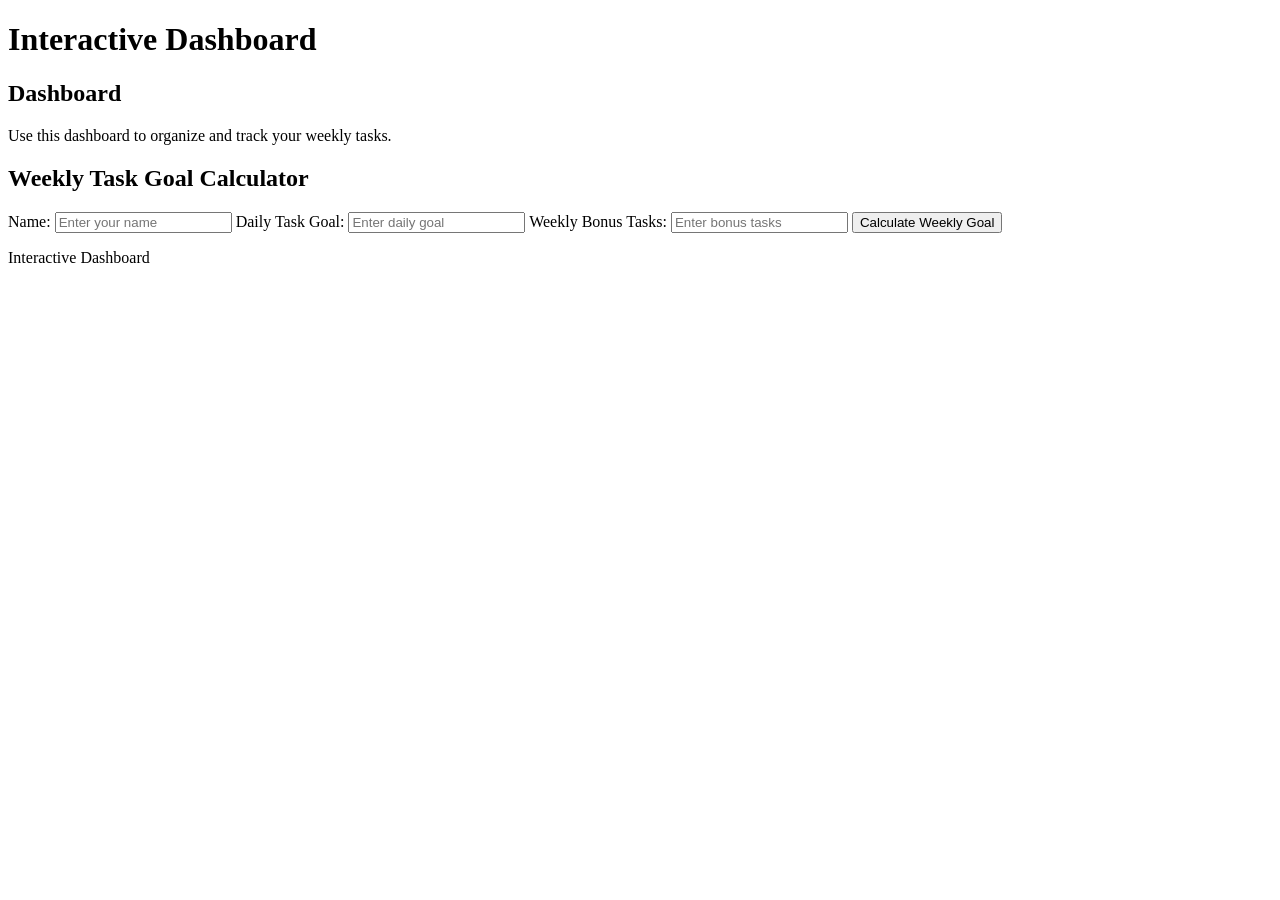
==== index.html @ bbf807fa "Add initial HTML structure for interactive dashboard" ====
<!DOCTYPE html>
<html lang="en">
<head>
  <meta charset="UTF-8">
  <meta name="viewport" content="width=device-width, initial-scale=1.0">
  <title>Interactive Dashboard</title>
  <link rel="stylesheet" href="css/style.css">
</head>

<body>
  <header>
    <h1>Interactive Dashboard</h1>
  </header>

  <main>
    <div class="row">
      <div class="col">
        <h2>Dashboard</h2>
        <p>Use this dashboard to organize and track your weekly tasks.</p>
      </div>

      <div class="col" id="weekly-tasks">
        <h2>Weekly Task Goal Calculator</h2>

        <form id="goal-form">
          <label for="user-name">Name:</label>
          <input
            type="text"
            id="user-name"
            name="user-name"
            placeholder="Enter your name"
            required
          >

          <label for="daily-goal">Daily Task Goal:</label>
          <input
            type="number"
            id="daily-goal"
            name="daily-goal"
            placeholder="Enter daily goal"
            min="0"
            required
          >

          <label for="bonus-tasks">Weekly Bonus Tasks:</label>
          <input
            type="number"
            id="bonus-tasks"
            name="bonus-tasks"
            placeholder="Enter bonus tasks"
            min="0"
            required
          >

          <button id="goal-btn" type="submit">Calculate Weekly Goal</button>
        </form>

        <p id="goal-message"></p>

        <script src="js/task-manager.js"></script>
      </div>
    </div>
  </main>

  <footer>
    <p>Interactive Dashboard</p>
  </footer>
</body>
</html>
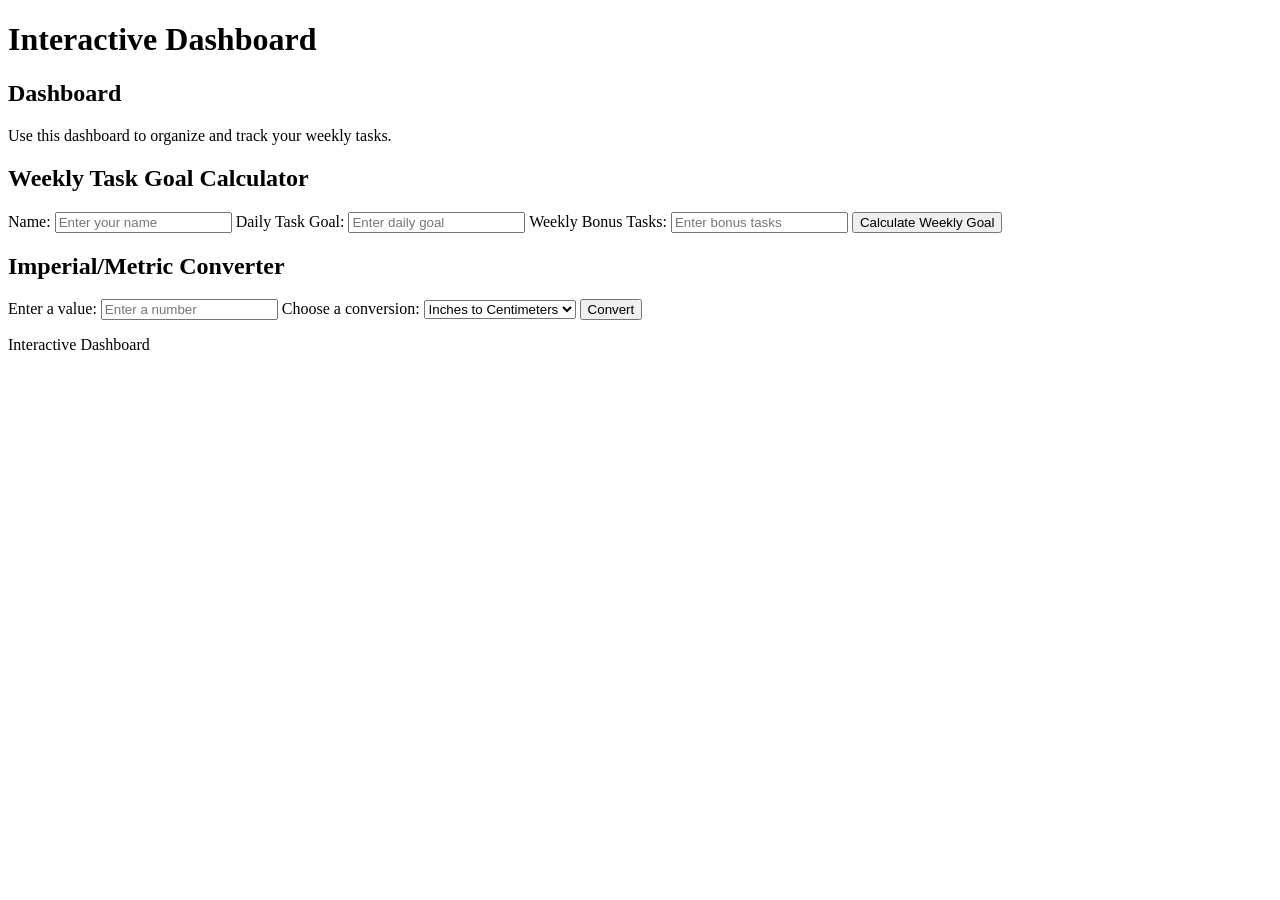
==== commit bf8d5c2b: "Changed index and added metric" ====
--- a/index.html
+++ b/index.html
@@ -57,7 +57,57 @@
 
         <p id="goal-message"></p>
 
-        <script src="js/task-manager.js"></script>
+        <script src="js/task-manager.js" defer></script>
+      </div>
+
+      <div class="col" id="metric-converter">
+        <h2>Imperial/Metric Converter</h2>
+
+        <form id="converter-form">
+          <label for="input-value">Enter a value:</label>
+          <input
+            type="number"
+            id="input-value"
+            name="input-value"
+            placeholder="Enter a number"
+            step="any"
+            required
+          >
+
+          <label for="conversion-type">Choose a conversion:</label>
+          <select id="conversion-type" name="conversion-type">
+            <option value="inchesToCentimeters">
+              Inches to Centimeters
+            </option>
+            <option value="centimetersToInches">
+              Centimeters to Inches
+            </option>
+            <option value="feetToMeters">
+              Feet to Meters
+            </option>
+            <option value="metersToFeet">
+              Meters to Feet
+            </option>
+            <option value="yardsToMeters">
+              Yards to Meters
+            </option>
+            <option value="metersToYards">
+              Meters to Yards
+            </option>
+            <option value="milesToKilometers">
+              Miles to Kilometers
+            </option>
+            <option value="kilometersToMiles">
+              Kilometers to Miles
+            </option>
+          </select>
+
+          <button id="convert-button" type="submit">Convert</button>
+        </form>
+
+        <p id="conversion-result"></p>
+
+        <script src="js/metric-converter.js" defer></script>
       </div>
     </div>
   </main>
@@ -66,4 +116,4 @@
     <p>Interactive Dashboard</p>
   </footer>
 </body>
-</html>
+</html>
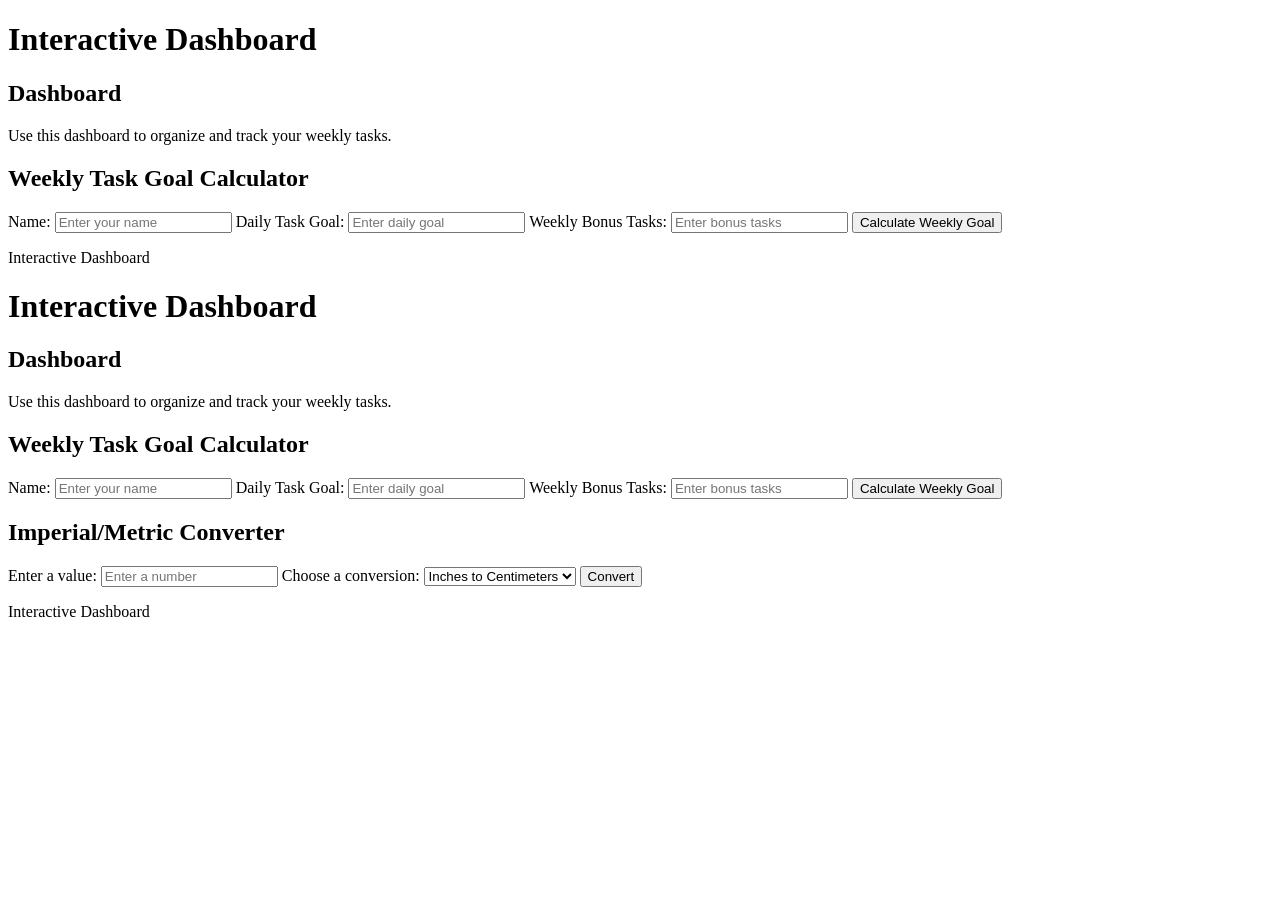
==== commit 526c9ddf: "Merge branch 'main' of https://github.com/cjbattle3408/interactive-dashboard" ====
--- a/index.html
+++ b/index.html
@@ -1,3 +1,73 @@
+<!DOCTYPE html>
+<html lang="en">
+<head>
+  <meta charset="UTF-8">
+  <meta name="viewport" content="width=device-width, initial-scale=1.0">
+  <title>Interactive Dashboard</title>
+  <link rel="stylesheet" href="css/style.css">
+</head>
+
+<body>
+  <header>
+    <h1>Interactive Dashboard</h1>
+  </header>
+
+  <main>
+    <div class="row">
+      <div class="col">
+        <h2>Dashboard</h2>
+        <p>Use this dashboard to organize and track your weekly tasks.</p>
+      </div>
+
+      <div class="col" id="weekly-tasks">
+        <h2>Weekly Task Goal Calculator</h2>
+
+        <form id="goal-form">
+          <label for="user-name">Name:</label>
+          <input
+            type="text"
+            id="user-name"
+            name="user-name"
+            placeholder="Enter your name"
+            required
+          >
+
+          <label for="daily-goal">Daily Task Goal:</label>
+          <input
+            type="number"
+            id="daily-goal"
+            name="daily-goal"
+            placeholder="Enter daily goal"
+            min="0"
+            required
+          >
+
+          <label for="bonus-tasks">Weekly Bonus Tasks:</label>
+          <input
+            type="number"
+            id="bonus-tasks"
+            name="bonus-tasks"
+            placeholder="Enter bonus tasks"
+            min="0"
+            required
+          >
+
+          <button id="goal-btn" type="submit">Calculate Weekly Goal</button>
+        </form>
+
+        <p id="goal-message"></p>
+
+        <script src="js/task-manager.js"></script>
+      </div>
+    </div>
+  </main>
+
+  <footer>
+    <p>Interactive Dashboard</p>
+  </footer>
+</body>
+</html>
+
 <!DOCTYPE html>
 <html lang="en">
 <head>
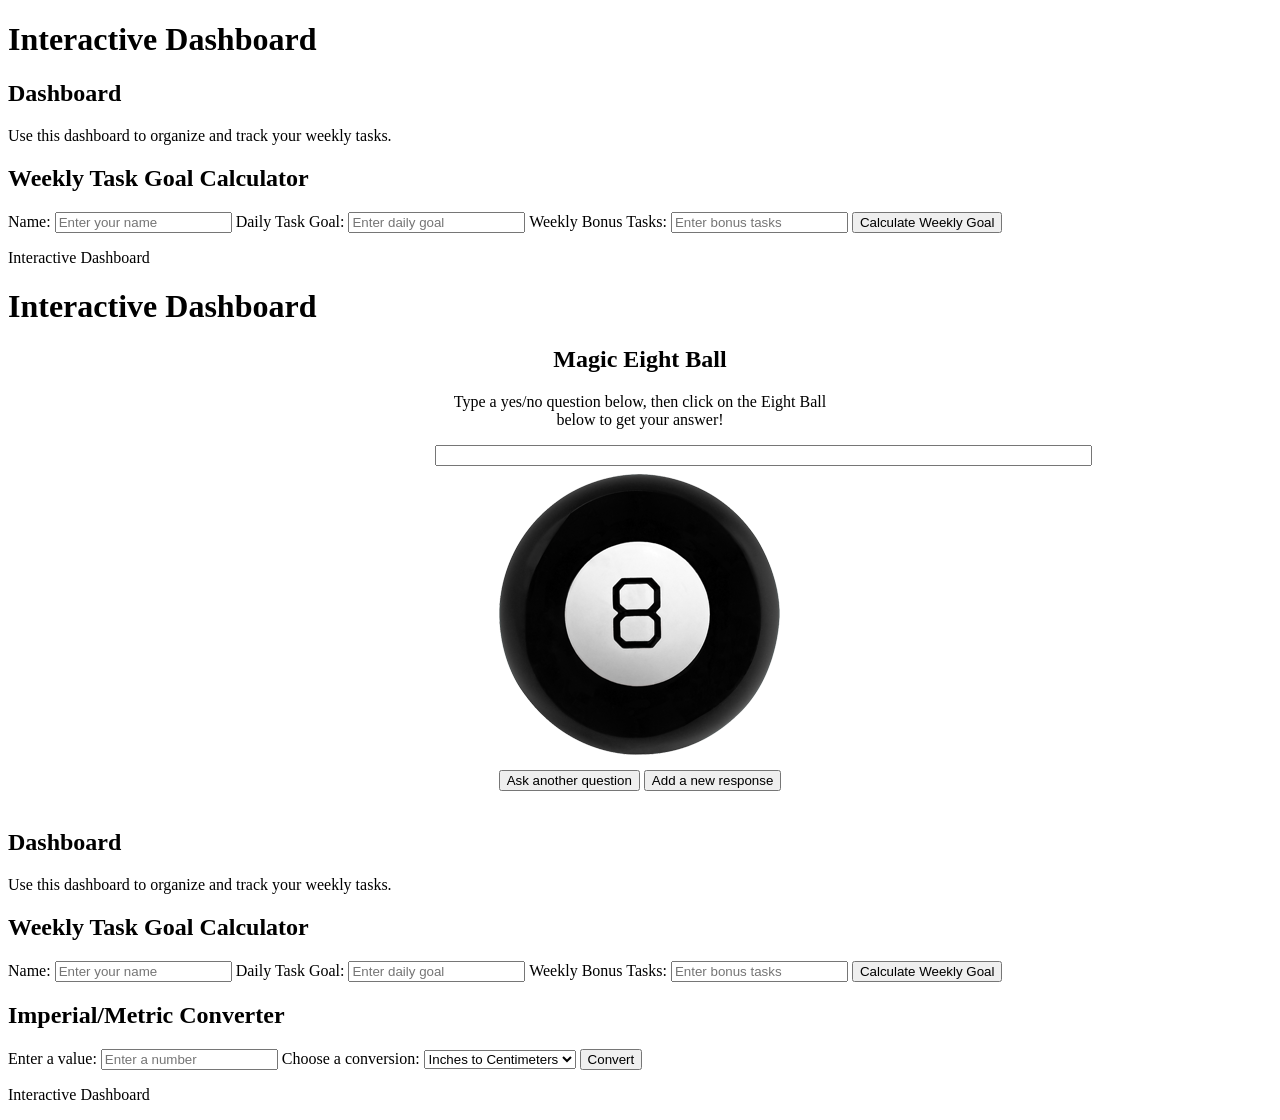
==== commit 28210a63: "### Magic Eight Ball A classic Magic Eight Ball game that answers yes/no questions. Type a question," ====
--- a/index.html
+++ b/index.html
@@ -84,6 +84,22 @@
 
   <main>
     <div class="row">
+     <div class="col" id="magic-eight-ball">
+    <script src="js/magic-eight-ball.js" defer></script>
+    <link rel="stylesheet" href="css/magic-eight-ball.css">
+    <h2 class="heading">Magic Eight Ball</h2>
+    <form>
+      <p>Type a yes/no question below, then click on the Eight Ball below to get your answer!</p>
+      <input id="question" name="question" size="80">
+      <div id="magicEightBall">
+       <div id="circle"></div>
+       <img id="ball" src="img/magic-eight-ball.png"/>
+      </div>
+      <button id="reset" name="reset" type="reset">Ask another question</button>
+      <button id="addAnswer" name="addAnswer" type="button" onclick="addAnswer()">Add a new response</button>
+    </form>
+    <br>
+</div> 
       <div class="col">
         <h2>Dashboard</h2>
         <p>Use this dashboard to organize and track your weekly tasks.</p>
--- a/css/magic-eight-ball.css
+++ b/css/magic-eight-ball.css
@@ -0,0 +1,43 @@
+
+#magic-eight-ball {
+  max-width: 410px;
+  text-align: center;
+  margin: auto;
+}
+
+#circle {
+  font-size: 12pt;
+  background-color: white;
+  color: black;
+  position: absolute;
+  margin-left: 70px;
+  margin-top: 70px;
+  height: 150px;
+  width: 150px;
+  border-radius: 50%;
+  text-wrap: wrap;
+  display: none;
+}
+
+
+img:active {
+  animation: shake 1s;
+  animation-iteration-count: infinite;
+}
+
+img:visited {
+  animation: none;
+}
+@keyframes shake {
+  0% { transform: translate(1px, 1px) rotate(0deg);  }
+  10% { transform: translate(-1px, -2px) rotate(-1deg); }
+  20% { transform: translate(-3px, 0px) rotate(1deg); }
+  30% { transform: translate(3px, 2px) rotate(0deg); }
+  40% { transform: translate(1px, -1px) rotate(1deg); }
+  50% { transform: translate(-1px, 2px) rotate(-1deg); }
+  60% { transform: translate(-3px, 1px) rotate(0deg); }
+  70% { transform: translate(3px, 1px) rotate(-1deg); }
+  80% { transform: translate(-1px, -1px) rotate(1deg); }
+  90% { transform: translate(1px, 2px) rotate(0deg); }
+  100% { transform: translate(1px, -2px) rotate(-1deg); }
+}
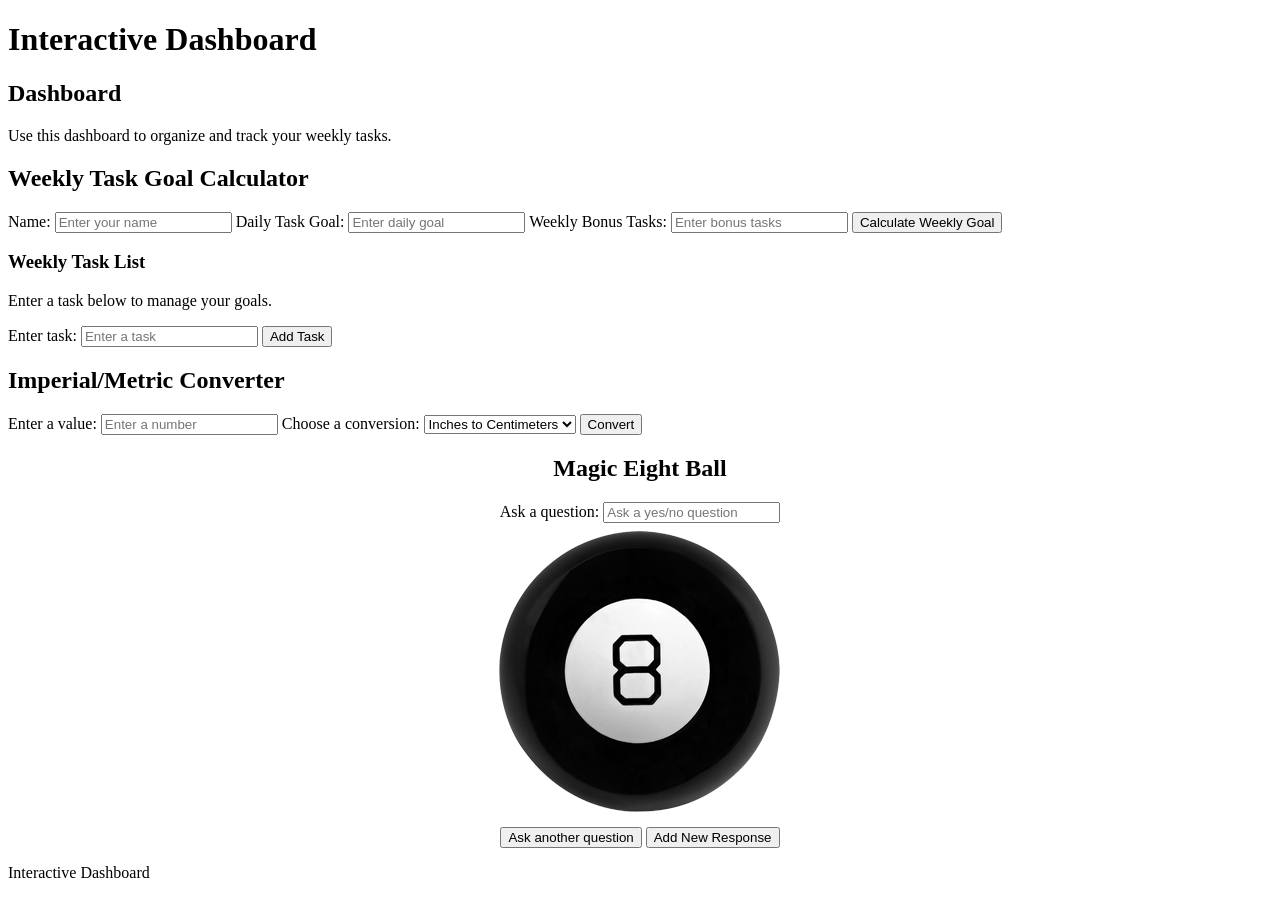
==== commit 712ca713: "new merge" ====
--- a/index.html
+++ b/index.html
@@ -5,6 +5,7 @@
   <meta name="viewport" content="width=device-width, initial-scale=1.0">
   <title>Interactive Dashboard</title>
   <link rel="stylesheet" href="css/style.css">
+  <link rel="stylesheet" href="css/magic-eight-ball.css">
 </head>
 
 <body>
@@ -57,93 +58,22 @@
 
         <p id="goal-message"></p>
 
-        <script src="js/task-manager.js"></script>
-      </div>
-    </div>
-  </main>
+        <div id="task-list">
+          <h3>Weekly Task List</h3>
+          <p>Enter a task below to manage your goals.</p>
 
-  <footer>
-    <p>Interactive Dashboard</p>
-  </footer>
-</body>
-</html>
+          <form>
+            <label for="task-name">Enter task:</label>
+            <input
+              type="text"
+              id="task-name"
+              name="task-name"
+              placeholder="Enter a task"
+            >
 
-<!DOCTYPE html>
-<html lang="en">
-<head>
-  <meta charset="UTF-8">
-  <meta name="viewport" content="width=device-width, initial-scale=1.0">
-  <title>Interactive Dashboard</title>
-  <link rel="stylesheet" href="css/style.css">
-</head>
-
-<body>
-  <header>
-    <h1>Interactive Dashboard</h1>
-  </header>
-
-  <main>
-    <div class="row">
-     <div class="col" id="magic-eight-ball">
-    <script src="js/magic-eight-ball.js" defer></script>
-    <link rel="stylesheet" href="css/magic-eight-ball.css">
-    <h2 class="heading">Magic Eight Ball</h2>
-    <form>
-      <p>Type a yes/no question below, then click on the Eight Ball below to get your answer!</p>
-      <input id="question" name="question" size="80">
-      <div id="magicEightBall">
-       <div id="circle"></div>
-       <img id="ball" src="img/magic-eight-ball.png"/>
-      </div>
-      <button id="reset" name="reset" type="reset">Ask another question</button>
-      <button id="addAnswer" name="addAnswer" type="button" onclick="addAnswer()">Add a new response</button>
-    </form>
-    <br>
-</div> 
-      <div class="col">
-        <h2>Dashboard</h2>
-        <p>Use this dashboard to organize and track your weekly tasks.</p>
-      </div>
-
-      <div class="col" id="weekly-tasks">
-        <h2>Weekly Task Goal Calculator</h2>
-
-        <form id="goal-form">
-          <label for="user-name">Name:</label>
-          <input
-            type="text"
-            id="user-name"
-            name="user-name"
-            placeholder="Enter your name"
-            required
-          >
-
-          <label for="daily-goal">Daily Task Goal:</label>
-          <input
-            type="number"
-            id="daily-goal"
-            name="daily-goal"
-            placeholder="Enter daily goal"
-            min="0"
-            required
-          >
-
-          <label for="bonus-tasks">Weekly Bonus Tasks:</label>
-          <input
-            type="number"
-            id="bonus-tasks"
-            name="bonus-tasks"
-            placeholder="Enter bonus tasks"
-            min="0"
-            required
-          >
-
-          <button id="goal-btn" type="submit">Calculate Weekly Goal</button>
-        </form>
-
-        <p id="goal-message"></p>
-
-        <script src="js/task-manager.js" defer></script>
+            <button type="button" id="add-task">Add Task</button>
+          </form>
+        </div>
       </div>
 
       <div class="col" id="metric-converter">
@@ -192,8 +122,31 @@
         </form>
 
         <p id="conversion-result"></p>
+      </div>
 
-        <script src="js/metric-converter.js" defer></script>
+      <div class="col" id="magic-eight-ball">
+        <h2>Magic Eight Ball</h2>
+
+        <form id="eight-ball-form">
+          <label for="question">Ask a question:</label>
+          <input
+            type="text"
+            id="question"
+            name="question"
+            placeholder="Ask a yes/no question"
+          >
+
+          <img
+            id="ball"
+            src="img/magic-eight-ball.png"
+            alt="Magic Eight Ball"
+          >
+
+          <div id="circle"></div>
+
+          <button type="button" id="reset">Ask another question</button>
+          <button type="button" id="addResponse">Add New Response</button>
+        </form>
       </div>
     </div>
   </main>
@@ -201,5 +154,9 @@
   <footer>
     <p>Interactive Dashboard</p>
   </footer>
+
+  <script src="js/task-manager.js" defer></script>
+  <script src="js/metric-converter.js" defer></script>
+  <script src="js/magic-eight-ball.js" defer></script>
 </body>
 </html>
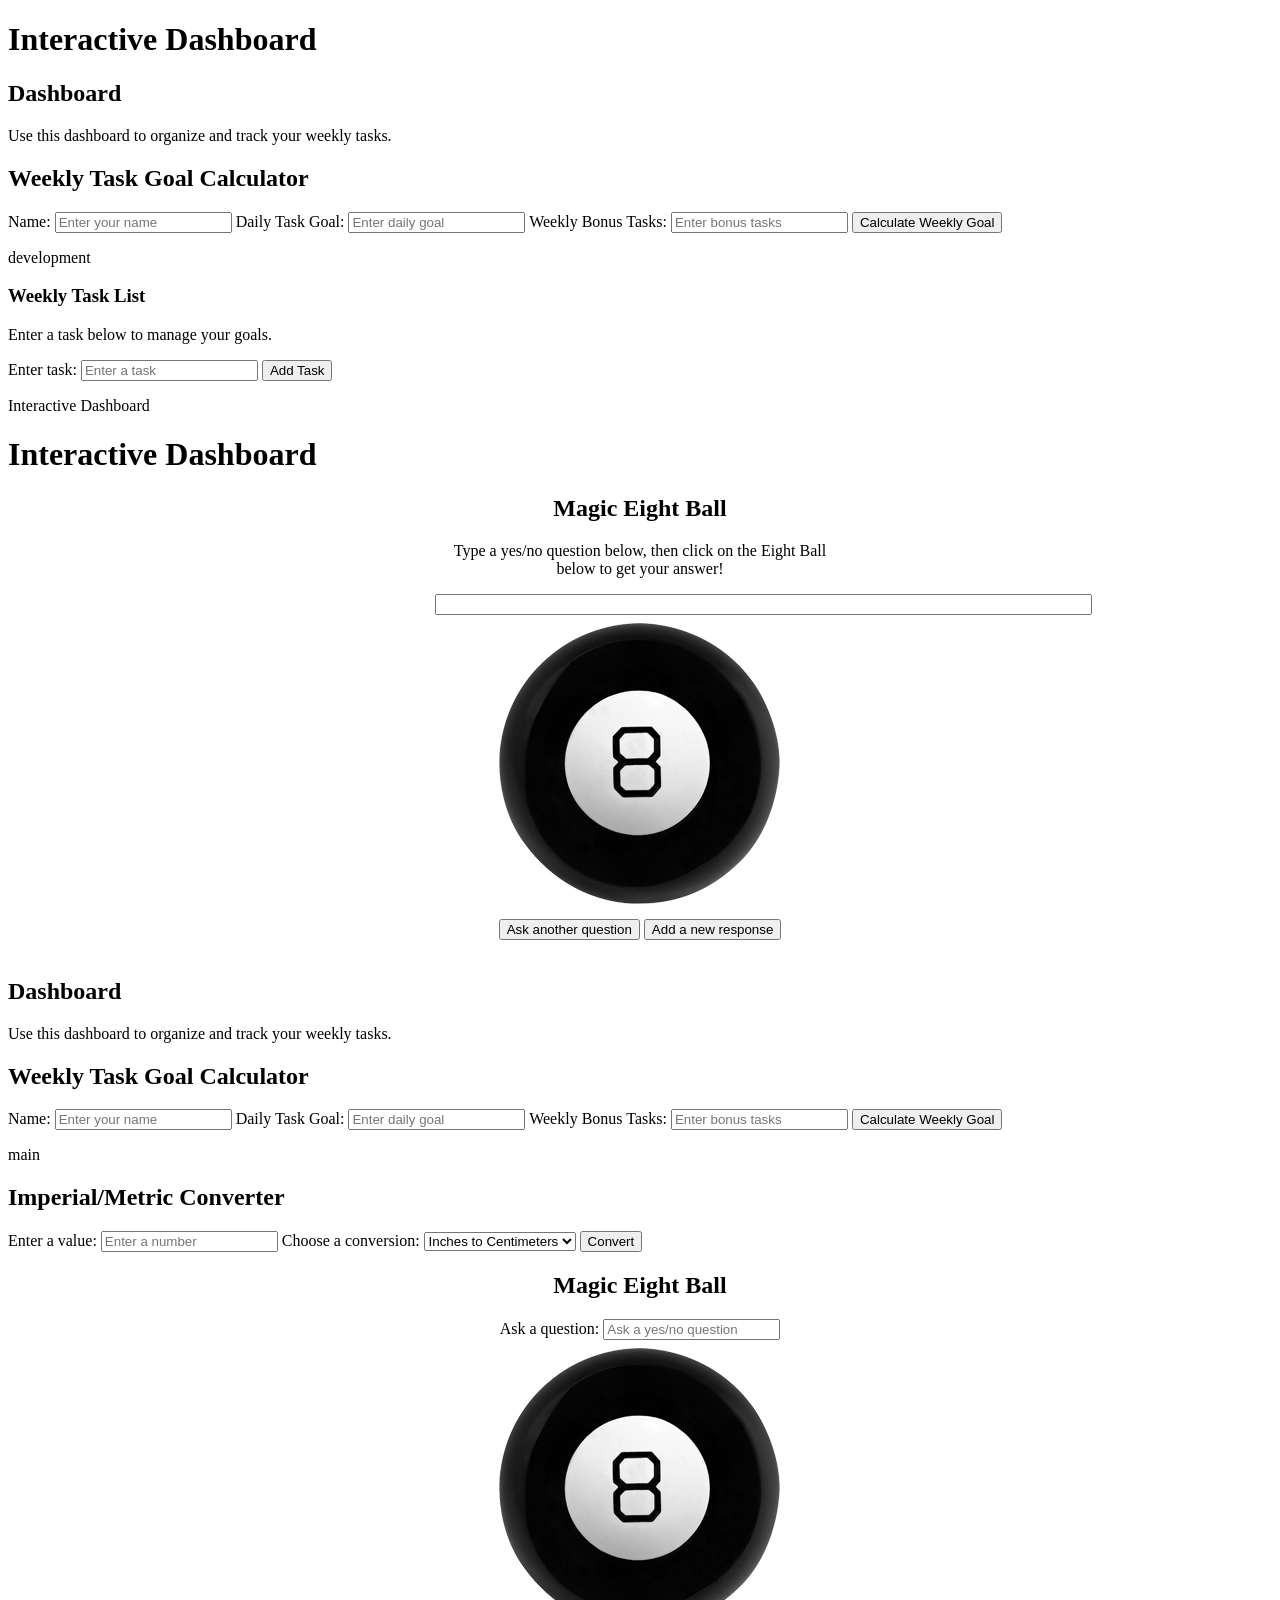
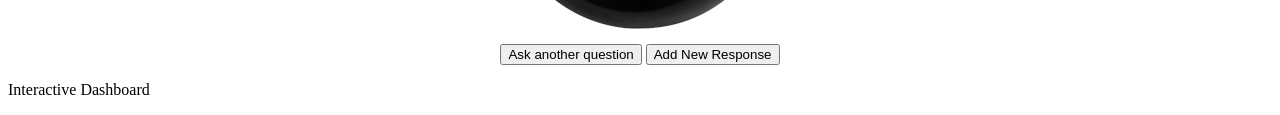
==== commit 0af9bdfd: "Merge branch 'main' into development" ====
--- a/index.html
+++ b/index.html
@@ -58,6 +58,7 @@
 
         <p id="goal-message"></p>
 
+development
         <div id="task-list">
           <h3>Weekly Task List</h3>
           <p>Enter a task below to manage your goals.</p>
@@ -74,6 +75,96 @@
             <button type="button" id="add-task">Add Task</button>
           </form>
         </div>
+
+      
+        <script src="js/task-manager.js"></script>
+      </div>
+    </div>
+  </main>
+
+  <footer>
+    <p>Interactive Dashboard</p>
+  </footer>
+</body>
+</html>
+
+<!DOCTYPE html>
+<html lang="en">
+<head>
+  <meta charset="UTF-8">
+  <meta name="viewport" content="width=device-width, initial-scale=1.0">
+  <title>Interactive Dashboard</title>
+  <link rel="stylesheet" href="css/style.css">
+</head>
+
+<body>
+  <header>
+    <h1>Interactive Dashboard</h1>
+  </header>
+
+  <main>
+    <div class="row">
+     <div class="col" id="magic-eight-ball">
+    <script src="js/magic-eight-ball.js" defer></script>
+    <link rel="stylesheet" href="css/magic-eight-ball.css">
+    <h2 class="heading">Magic Eight Ball</h2>
+    <form>
+      <p>Type a yes/no question below, then click on the Eight Ball below to get your answer!</p>
+      <input id="question" name="question" size="80">
+      <div id="magicEightBall">
+       <div id="circle"></div>
+       <img id="ball" src="img/magic-eight-ball.png"/>
+      </div>
+      <button id="reset" name="reset" type="reset">Ask another question</button>
+      <button id="addAnswer" name="addAnswer" type="button" onclick="addAnswer()">Add a new response</button>
+    </form>
+    <br>
+</div> 
+      <div class="col">
+        <h2>Dashboard</h2>
+        <p>Use this dashboard to organize and track your weekly tasks.</p>
+      </div>
+
+      <div class="col" id="weekly-tasks">
+        <h2>Weekly Task Goal Calculator</h2>
+
+        <form id="goal-form">
+          <label for="user-name">Name:</label>
+          <input
+            type="text"
+            id="user-name"
+            name="user-name"
+            placeholder="Enter your name"
+            required
+          >
+
+          <label for="daily-goal">Daily Task Goal:</label>
+          <input
+            type="number"
+            id="daily-goal"
+            name="daily-goal"
+            placeholder="Enter daily goal"
+            min="0"
+            required
+          >
+
+          <label for="bonus-tasks">Weekly Bonus Tasks:</label>
+          <input
+            type="number"
+            id="bonus-tasks"
+            name="bonus-tasks"
+            placeholder="Enter bonus tasks"
+            min="0"
+            required
+          >
+
+          <button id="goal-btn" type="submit">Calculate Weekly Goal</button>
+        </form>
+
+        <p id="goal-message"></p>
+
+        <script src="js/task-manager.js" defer></script>
+        main
       </div>
 
       <div class="col" id="metric-converter">
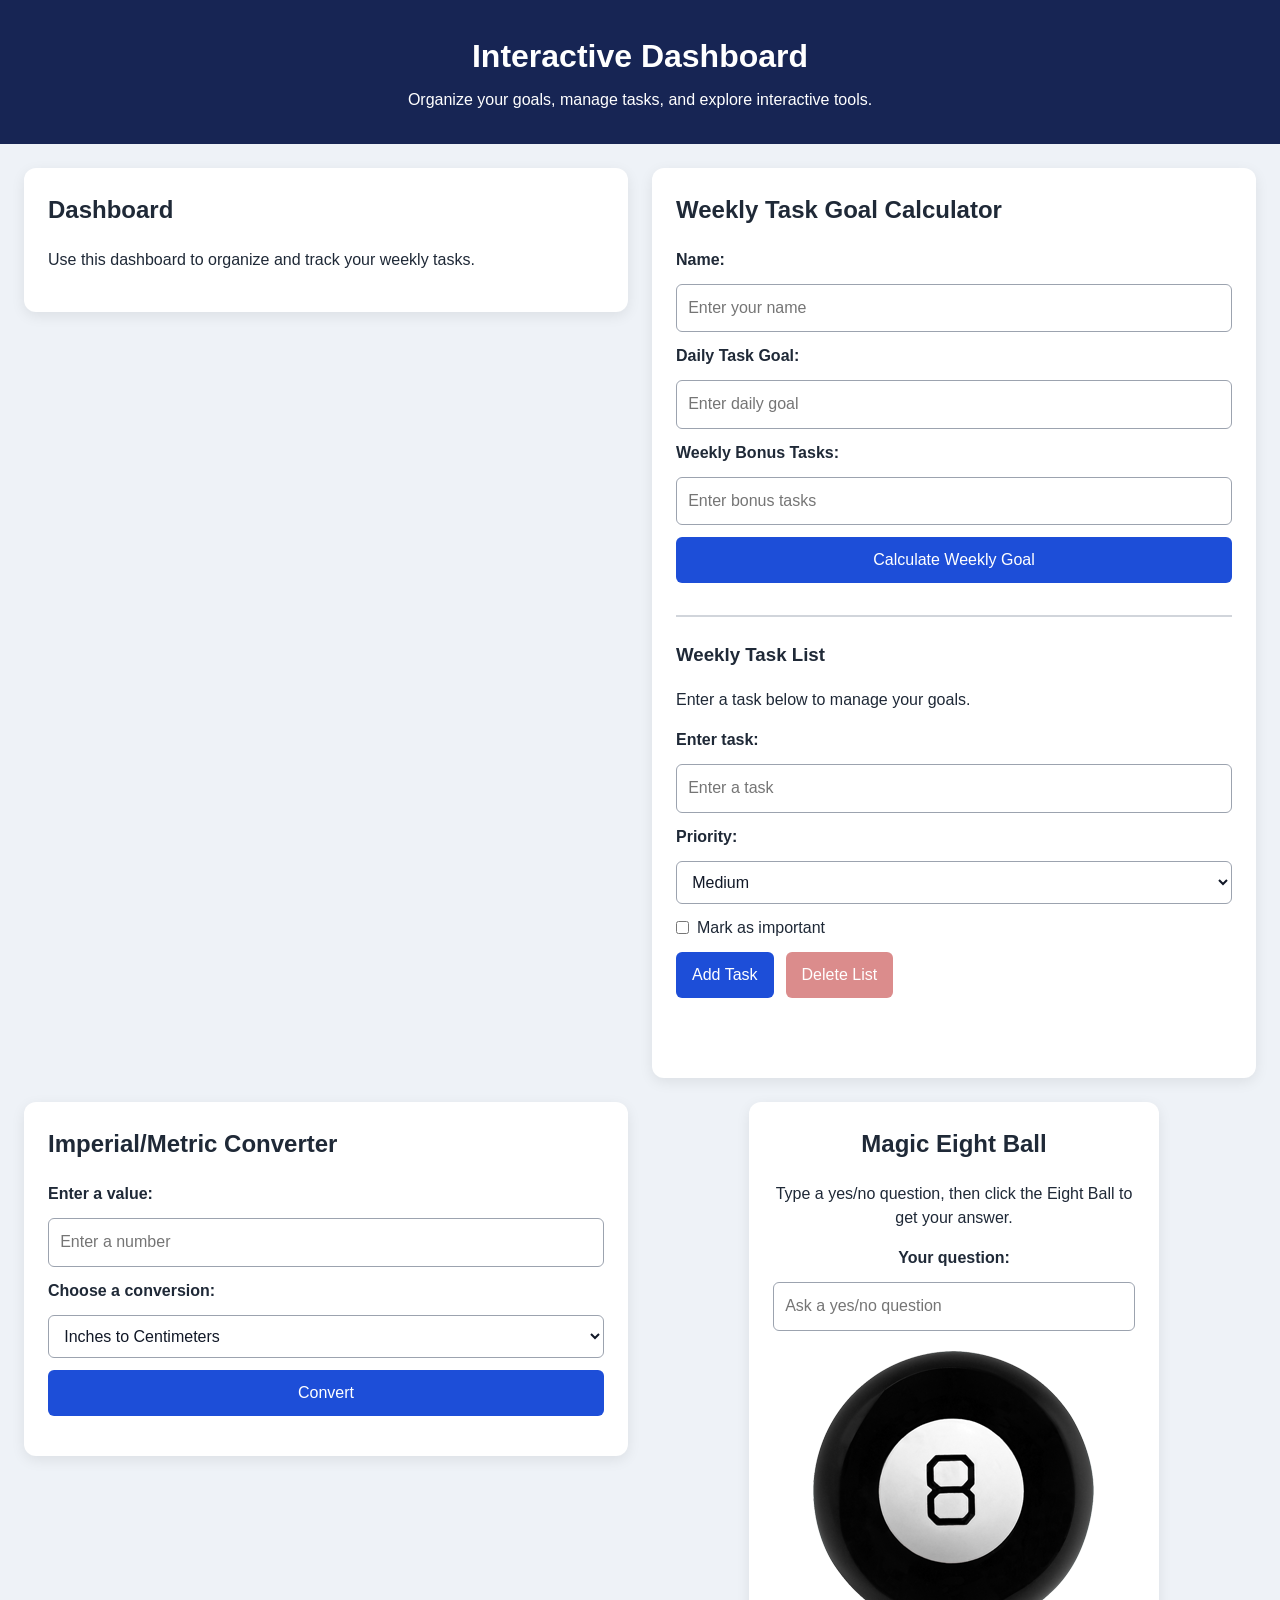
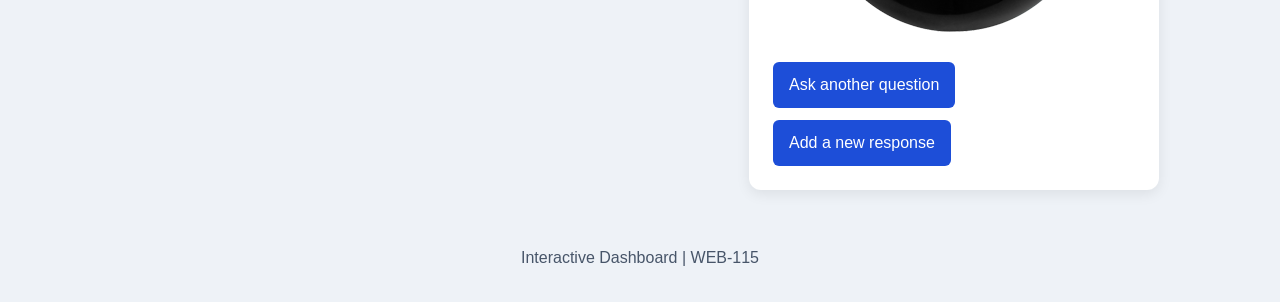
==== commit e7ec1386: "new changes" ====
--- a/index.html
+++ b/index.html
@@ -3,24 +3,31 @@
 <head>
   <meta charset="UTF-8">
   <meta name="viewport" content="width=device-width, initial-scale=1.0">
+
   <title>Interactive Dashboard</title>
+
   <link rel="stylesheet" href="css/style.css">
   <link rel="stylesheet" href="css/magic-eight-ball.css">
+
+  <script src="js/task-manager.js" defer></script>
+  <script src="js/metric-converter.js" defer></script>
+  <script src="js/magic-eight-ball.js" defer></script>
 </head>
 
 <body>
   <header>
     <h1>Interactive Dashboard</h1>
+    <p>Organize your goals, manage tasks, and explore interactive tools.</p>
   </header>
 
   <main>
     <div class="row">
-      <div class="col">
+      <section class="col">
         <h2>Dashboard</h2>
         <p>Use this dashboard to organize and track your weekly tasks.</p>
-      </div>
-
-      <div class="col" id="weekly-tasks">
+      </section>
+
+      <section class="col" id="weekly-tasks">
         <h2>Weekly Task Goal Calculator</h2>
 
         <form id="goal-form">
@@ -40,6 +47,7 @@
             name="daily-goal"
             placeholder="Enter daily goal"
             min="0"
+            step="1"
             required
           >
 
@@ -50,124 +58,67 @@
             name="bonus-tasks"
             placeholder="Enter bonus tasks"
             min="0"
-            required
-          >
-
-          <button id="goal-btn" type="submit">Calculate Weekly Goal</button>
+            step="1"
+            required
+          >
+
+          <button id="goal-btn" type="submit">
+            Calculate Weekly Goal
+          </button>
         </form>
 
-        <p id="goal-message"></p>
-
-development
+        <p id="goal-message" role="status"></p>
+
         <div id="task-list">
           <h3>Weekly Task List</h3>
           <p>Enter a task below to manage your goals.</p>
 
-          <form>
+          <form id="task-form">
             <label for="task-name">Enter task:</label>
             <input
               type="text"
               id="task-name"
               name="task-name"
               placeholder="Enter a task"
+              required
             >
 
-            <button type="button" id="add-task">Add Task</button>
+            <label for="task-priority">Priority:</label>
+            <select id="task-priority" name="task-priority">
+              <option value="High">High</option>
+              <option value="Medium" selected>Medium</option>
+              <option value="Low">Low</option>
+            </select>
+
+            <label class="checkbox-label" for="task-important">
+              <input
+                type="checkbox"
+                id="task-important"
+                name="task-important"
+              >
+              Mark as important
+            </label>
+
+            <div class="task-actions">
+              <button type="submit" id="add-task">Add Task</button>
+
+              <button
+                type="button"
+                id="delete-list"
+                class="danger-button"
+              >
+                Delete List
+              </button>
+            </div>
           </form>
+
+          <p id="task-status" role="status" aria-live="polite"></p>
+
+          <!-- JavaScript inserts the unordered task list here. -->
         </div>
-
-      
-        <script src="js/task-manager.js"></script>
-      </div>
-    </div>
-  </main>
-
-  <footer>
-    <p>Interactive Dashboard</p>
-  </footer>
-</body>
-</html>
-
-<!DOCTYPE html>
-<html lang="en">
-<head>
-  <meta charset="UTF-8">
-  <meta name="viewport" content="width=device-width, initial-scale=1.0">
-  <title>Interactive Dashboard</title>
-  <link rel="stylesheet" href="css/style.css">
-</head>
-
-<body>
-  <header>
-    <h1>Interactive Dashboard</h1>
-  </header>
-
-  <main>
-    <div class="row">
-     <div class="col" id="magic-eight-ball">
-    <script src="js/magic-eight-ball.js" defer></script>
-    <link rel="stylesheet" href="css/magic-eight-ball.css">
-    <h2 class="heading">Magic Eight Ball</h2>
-    <form>
-      <p>Type a yes/no question below, then click on the Eight Ball below to get your answer!</p>
-      <input id="question" name="question" size="80">
-      <div id="magicEightBall">
-       <div id="circle"></div>
-       <img id="ball" src="img/magic-eight-ball.png"/>
-      </div>
-      <button id="reset" name="reset" type="reset">Ask another question</button>
-      <button id="addAnswer" name="addAnswer" type="button" onclick="addAnswer()">Add a new response</button>
-    </form>
-    <br>
-</div> 
-      <div class="col">
-        <h2>Dashboard</h2>
-        <p>Use this dashboard to organize and track your weekly tasks.</p>
-      </div>
-
-      <div class="col" id="weekly-tasks">
-        <h2>Weekly Task Goal Calculator</h2>
-
-        <form id="goal-form">
-          <label for="user-name">Name:</label>
-          <input
-            type="text"
-            id="user-name"
-            name="user-name"
-            placeholder="Enter your name"
-            required
-          >
-
-          <label for="daily-goal">Daily Task Goal:</label>
-          <input
-            type="number"
-            id="daily-goal"
-            name="daily-goal"
-            placeholder="Enter daily goal"
-            min="0"
-            required
-          >
-
-          <label for="bonus-tasks">Weekly Bonus Tasks:</label>
-          <input
-            type="number"
-            id="bonus-tasks"
-            name="bonus-tasks"
-            placeholder="Enter bonus tasks"
-            min="0"
-            required
-          >
-
-          <button id="goal-btn" type="submit">Calculate Weekly Goal</button>
-        </form>
-
-        <p id="goal-message"></p>
-
-        <script src="js/task-manager.js" defer></script>
-        main
-      </div>
-
-      <div class="col" id="metric-converter">
+      </section>
+
+      <section class="col" id="metric-converter">
         <h2>Imperial/Metric Converter</h2>
 
         <form id="converter-form">
@@ -212,14 +163,19 @@
           <button id="convert-button" type="submit">Convert</button>
         </form>
 
-        <p id="conversion-result"></p>
-      </div>
-
-      <div class="col" id="magic-eight-ball">
-        <h2>Magic Eight Ball</h2>
+        <p id="conversion-result" role="status"></p>
+      </section>
+
+      <section class="col" id="magic-eight-ball">
+        <h2 class="heading">Magic Eight Ball</h2>
+
+        <p>
+          Type a yes/no question, then click the Eight Ball to get
+          your answer.
+        </p>
 
         <form id="eight-ball-form">
-          <label for="question">Ask a question:</label>
+          <label for="question">Your question:</label>
           <input
             type="text"
             id="question"
@@ -227,27 +183,34 @@
             placeholder="Ask a yes/no question"
           >
 
-          <img
-            id="ball"
-            src="img/magic-eight-ball.png"
-            alt="Magic Eight Ball"
-          >
-
-          <div id="circle"></div>
-
-          <button type="button" id="reset">Ask another question</button>
-          <button type="button" id="addResponse">Add New Response</button>
+          <div id="magicEightBall">
+            <img
+              id="ball"
+              src="img/magic-eight-ball.png"
+              alt="Magic Eight Ball"
+              role="button"
+              tabindex="0"
+              aria-label="Get a Magic Eight Ball answer"
+            >
+            <div id="circle" role="status" aria-live="polite"></div>
+          </div>
+
+          <div class="task-actions">
+            <button id="reset" name="reset" type="reset">
+              Ask another question
+            </button>
+
+            <button id="addResponse" name="addResponse" type="button">
+              Add a new response
+            </button>
+          </div>
         </form>
-      </div>
+      </section>
     </div>
   </main>
 
   <footer>
-    <p>Interactive Dashboard</p>
+    <p>Interactive Dashboard | WEB-115</p>
   </footer>
-
-  <script src="js/task-manager.js" defer></script>
-  <script src="js/metric-converter.js" defer></script>
-  <script src="js/magic-eight-ball.js" defer></script>
 </body>
 </html>
--- a/css/style.css
+++ b/css/style.css
@@ -0,0 +1,216 @@
+* {
+  box-sizing: border-box;
+}
+
+body {
+  margin: 0;
+  background-color: #eef2f7;
+  color: #1f2937;
+  font-family: Arial, Helvetica, sans-serif;
+  line-height: 1.5;
+}
+
+header {
+  padding: 2rem 1rem;
+  background-color: #172554;
+  color: white;
+  text-align: center;
+}
+
+header h1 {
+  margin: 0 0 0.5rem;
+}
+
+header p {
+  margin: 0;
+}
+
+main {
+  max-width: 1400px;
+  margin: 0 auto;
+  padding: 1.5rem;
+}
+
+.row {
+  display: grid;
+  grid-template-columns: repeat(2, minmax(0, 1fr));
+  gap: 1.5rem;
+  align-items: start;
+}
+
+.col {
+  min-width: 0;
+  padding: 1.5rem;
+  background-color: white;
+  border-radius: 12px;
+  box-shadow: 0 4px 14px rgb(0 0 0 / 8%);
+}
+
+h2,
+h3 {
+  margin-top: 0;
+}
+
+form {
+  display: grid;
+  gap: 0.75rem;
+}
+
+label {
+  font-weight: 600;
+}
+
+input,
+select,
+button {
+  font: inherit;
+}
+
+input[type="text"],
+input[type="number"],
+select {
+  width: 100%;
+  min-width: 0;
+  padding: 0.7rem;
+  border: 1px solid #9ca3af;
+  border-radius: 6px;
+  background-color: white;
+  color: #111827;
+}
+
+button {
+  padding: 0.7rem 1rem;
+  border: none;
+  border-radius: 6px;
+  background-color: #1d4ed8;
+  color: white;
+  cursor: pointer;
+}
+
+button:hover {
+  background-color: #1e40af;
+}
+
+button:disabled {
+  opacity: 0.5;
+  cursor: not-allowed;
+}
+
+button:focus-visible,
+input:focus-visible,
+select:focus-visible,
+#ball:focus-visible {
+  outline: 3px solid #2563eb;
+  outline-offset: 3px;
+}
+
+footer {
+  padding: 1rem;
+  text-align: center;
+  color: #475569;
+}
+
+#goal-message,
+#conversion-result {
+  overflow-wrap: anywhere;
+}
+
+#task-list {
+  margin-top: 2rem;
+  padding-top: 1.5rem;
+  border-top: 2px solid #d1d5db;
+}
+
+.checkbox-label {
+  display: inline-flex;
+  align-items: center;
+  gap: 0.5rem;
+  font-weight: 400;
+}
+
+.checkbox-label input[type="checkbox"] {
+  width: auto;
+  margin: 0;
+}
+
+.task-actions {
+  display: flex;
+  flex-wrap: wrap;
+  align-items: center;
+  gap: 0.75rem;
+}
+
+.danger-button {
+  background-color: #b91c1c;
+}
+
+.danger-button:hover {
+  background-color: #991b1b;
+}
+
+#user-tasks {
+  margin: 1rem 0 0;
+  padding: 0;
+  list-style: none;
+}
+
+.task-item {
+  margin-bottom: 1rem;
+  padding: 1rem;
+  border: 1px solid #d1d5db;
+  border-left-width: 6px;
+  border-radius: 8px;
+}
+
+.task-name {
+  display: block;
+  font-size: 1.1rem;
+  overflow-wrap: anywhere;
+}
+
+.task-details {
+  margin: 0.5rem 0 1rem;
+  color: #374151;
+  font-size: 0.9rem;
+}
+
+.priority-control {
+  display: inline-flex;
+  align-items: center;
+  gap: 0.5rem;
+  font-weight: 400;
+}
+
+.priority-control select {
+  width: auto;
+}
+
+#task-status {
+  min-height: 1.5em;
+  color: #374151;
+}
+
+@media (max-width: 800px) {
+  .row {
+    grid-template-columns: 1fr;
+  }
+}
+
+@media (max-width: 480px) {
+  main {
+    padding: 0.75rem;
+  }
+
+  .col {
+    padding: 1rem;
+  }
+
+  .task-actions {
+    flex-direction: column;
+    align-items: stretch;
+  }
+
+  .task-actions button {
+    width: 100%;
+  }
+}
